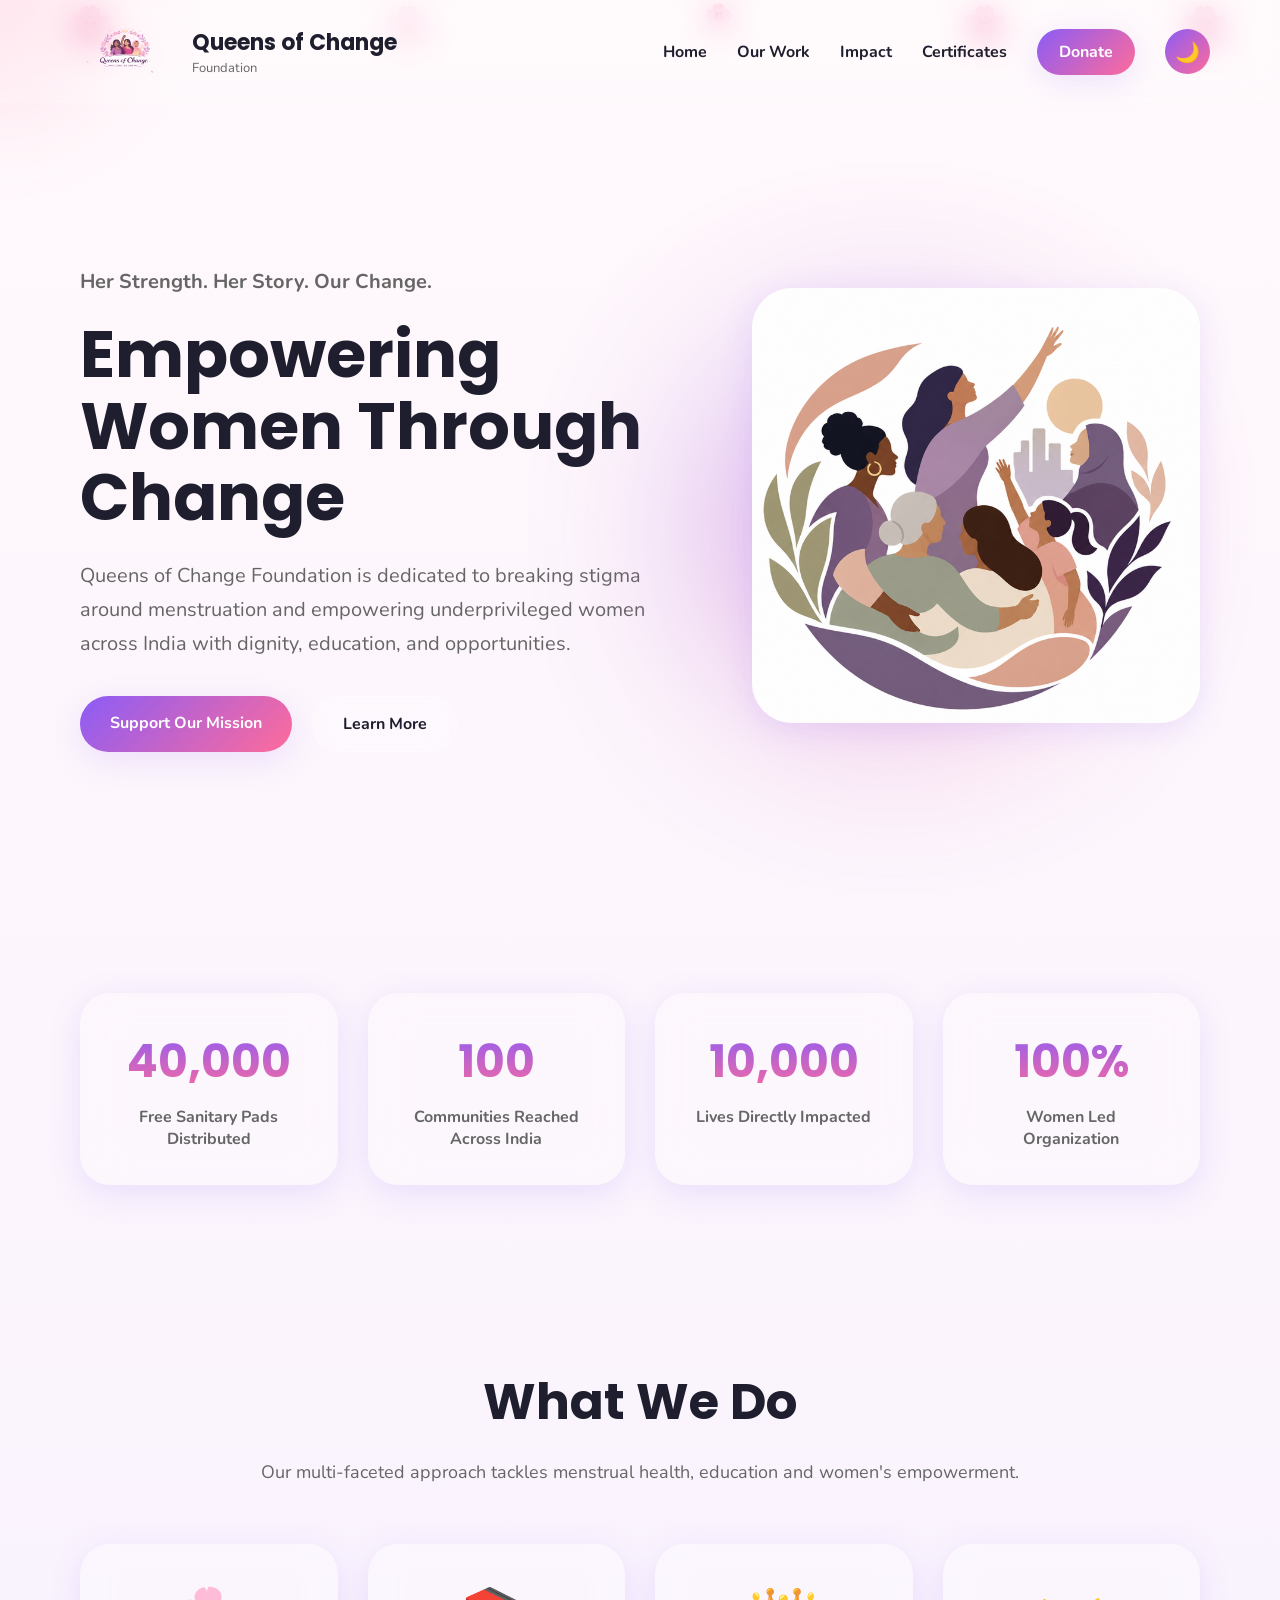
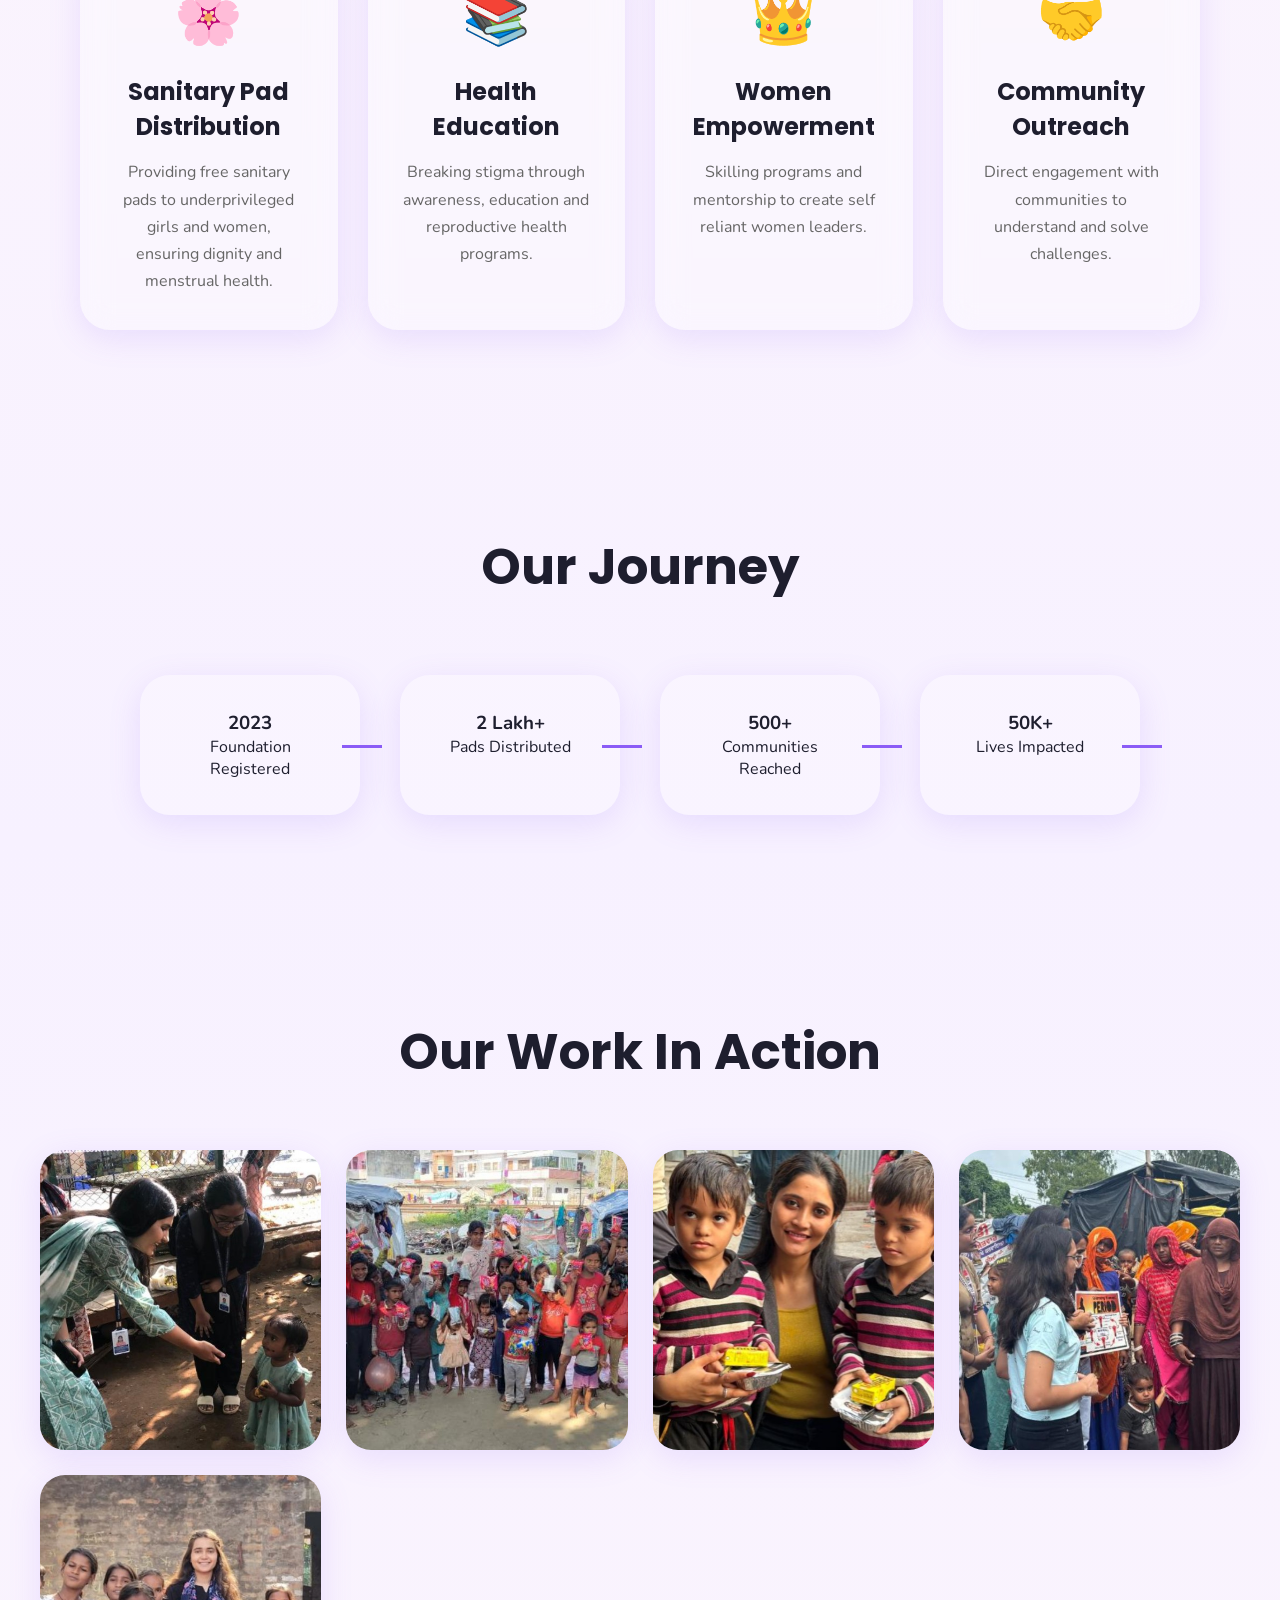
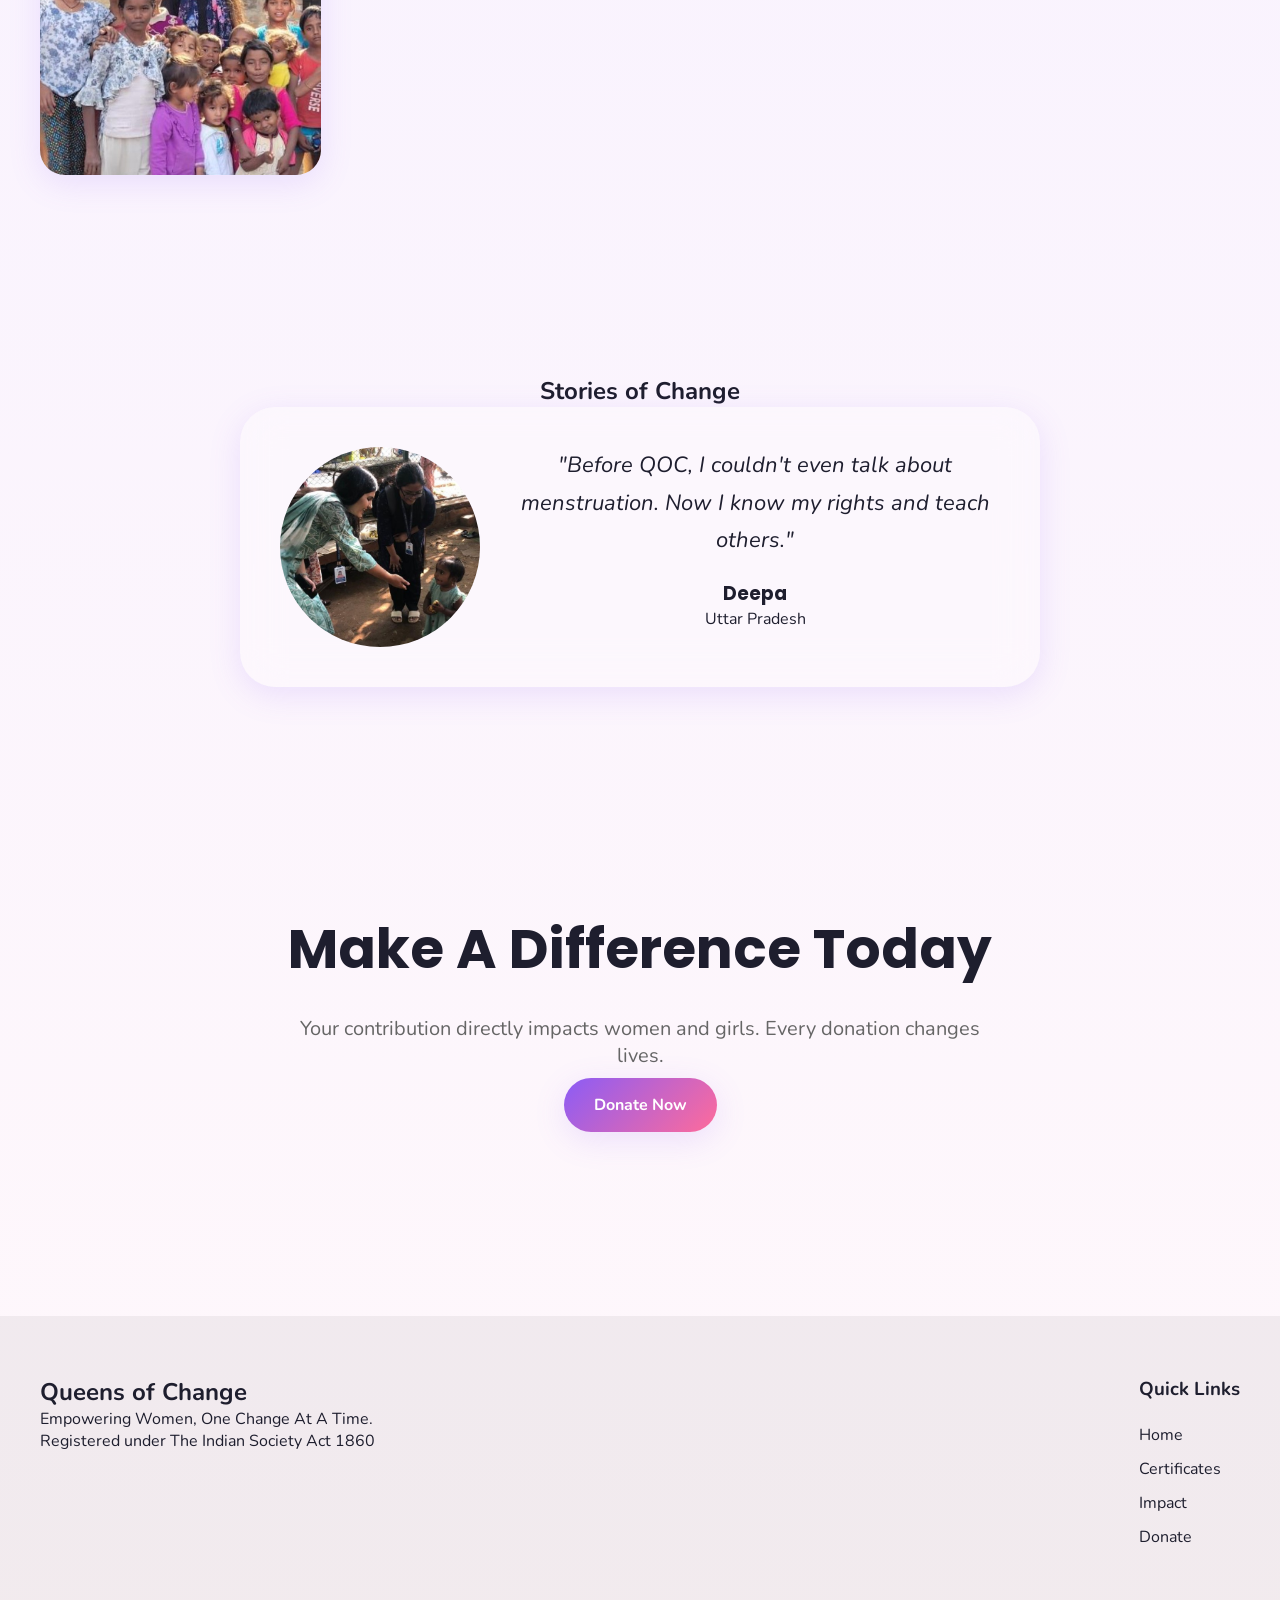
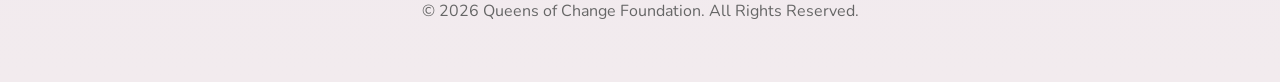
==== index.html @ 1db17154 "Initial commit" ====
<!DOCTYPE html>
<html lang="en">

<head>

<meta charset="UTF-8">
<meta name="viewport" content="width=device-width, initial-scale=1.0">

<title>Queens of Change Foundation</title>

<link rel="stylesheet" href="css/style.css">

<link rel="preconnect" href="https://fonts.googleapis.com">

<link href="https://fonts.googleapis.com/css2?family=Poppins:wght@300;400;500;600;700&family=Nunito:wght@300;400;600;700&display=swap" rel="stylesheet">

<link rel="stylesheet"
href="https://cdnjs.cloudflare.com/ajax/libs/font-awesome/6.5.2/css/all.min.css">

</head>

<body>

<!-- cursor glow -->

<div class="cursor-glow"></div>


<!-- floating petals -->

<div class="petals">

<span>🌸</span>

<span>🌸</span>

<span>🌸</span>

<span>🌸</span>

<span>🌸</span>

</div>


<!-- navbar -->

<header>

<nav class="navbar">

<div class="logo">

<img src="images/logo.png">

<div>

<h2>Queens of Change</h2>

<p>Foundation</p>

</div>

</div>


<ul class="nav-links">

<li><a href="#">Home</a></li>



<li><a href="#stats">Our Work</a></li>

<li><a href="impact.html">Impact</a></li>

<li><a href="certificate.html">

Certificates

</a></li>

<li>

<a class="donate-btn"

href="donate.html">

Donate

</a>

</li>

<li>

<button id="theme-toggle">

🌙

</button>

</li>

</ul>

</nav>

</header>



<!-- HERO -->

<section class="hero">

<div class="hero-text">

<p class="tagline">

Her Strength.

Her Story.

Our Change.

</p>


<h1>

Empowering Women Through Change

</h1>


<p>

Queens of Change Foundation is dedicated to

breaking stigma around menstruation and

empowering underprivileged women across India

with dignity, education, and opportunities.

</p>


<div class="hero-buttons">

<a 
href="https://docs.google.com/forms/d/e/1FAIpQLSdrCJnrJfnxzmGXOmvuvwGHFw8QOWnlW3kPCUQ47T0IUEgQ8w/viewform""

class="primary-btn">

Support Our Mission

</a>


<a href="about.html"

class="secondary-btn">

Learn More

</a>

</div>

</div>


<div class="hero-image">

<div class="blob"></div>

<img src="images/img7.png">

</div>

</section>



<!-- STATS -->


<section class="stats" id="stats">



<div class="stat-card">

<h2 class="counter"

data-target="200000">

0

</h2>

<p>

Free Sanitary Pads

Distributed

</p>

</div>



<div class="stat-card">

<h2 class="counter"

data-target="500">

0

</h2>

<p>

Communities Reached

Across India

</p>

</div>



<div class="stat-card">

<h2 class="counter"

data-target="50000">

0

</h2>

<p>

Lives Directly

Impacted

</p>

</div>


<div class="stat-card">

<h2>

100%

</h2>

<p>

Women Led

Organization

</p>

</div>


</section>



<!-- WHAT WE DO -->


<section class="services">

<h2>

What We Do

</h2>


<p class="section-subtitle">

Our multi-faceted approach tackles

menstrual health,

education and women's empowerment.

</p>



<div class="service-container">


<div class="service-card">

<div class="icon">

🌸

</div>

<h3>

Sanitary Pad Distribution

</h3>

<p>

Providing free sanitary pads to

underprivileged girls and women,

ensuring dignity and menstrual health.

</p>

</div>



<div class="service-card">

<div class="icon">

📚

</div>

<h3>

Health Education

</h3>

<p>

Breaking stigma through awareness,

education and reproductive health

programs.

</p>

</div>



<div class="service-card">

<div class="icon">

👑

</div>

<h3>

Women Empowerment

</h3>

<p>

Skilling programs and mentorship

to create self reliant women leaders.

</p>

</div>



<div class="service-card">

<div class="icon">

🤝

</div>

<h3>

Community Outreach

</h3>

<p>

Direct engagement with communities

to understand and solve challenges.

</p>

</div>


</div>


</section>



<!-- TIMELINE -->

<section class="timeline">


<h2>

Our Journey

</h2>


<div class="timeline-container">


<div class="timeline-item">

<h3>

2023

</h3>

<p>

Foundation Registered

</p>

</div>


<div class="timeline-item">

<h3>

2 Lakh+

</h3>

<p>

Pads Distributed

</p>

</div>


<div class="timeline-item">

<h3>

500+

</h3>

<p>

Communities Reached

</p>

</div>


<div class="timeline-item">

<h3>

50K+

</h3>

<p>

Lives Impacted

</p>

</div>


</div>

</section>




<!-- Gallery -->


<section class="gallery">


<h2>

Our Work In Action

</h2>


<div class="gallery-grid">


<img src="images/img1.jpg">

<img src="images/img2.jpg">

<img src="images/img3.jpg">

<img src="images/img4.jpg">

<img src="images/img5.jpg">




</div>


</section>




<!-- Stories -->


<section class="stories">


<h2>

Stories of Change

</h2>


<div class="story-card">

<img src="images/img1.jpg">


<div>

<p>

"Before QOC,

I couldn't even talk

about menstruation.

Now I know my rights

and teach others."

</p>


<h3>

Deepa

</h3>


<span>

Uttar Pradesh

</span>

</div>


</div>


</section>



<!-- CTA -->

<section class="cta">


<h2>

Make A Difference Today

</h2>


<p>

Your contribution directly impacts

women and girls.

Every donation changes lives.

</p>



<a

href="https://docs.google.com/forms/d/e/1FAIpQLSdrCJnrJfnxzmGXOmvuvwGHFw8QOWnlW3kPCUQ47T0IUEgQ8w/viewform"

target="_blank"

class="primary-btn">

Donate Now

</a>


</section>



<footer>


<div class="footer-content">


<div>

<h2>

Queens of Change

</h2>

<p>

Empowering Women,

One Change At A Time.
<br>
Registered under The Indian Society Act 1860

</p>

</div>



<div>

<h3>

Quick Links

</h3>
<br>

<ul>

<li>

<a href="#">

Home

</a>

</li>

<li>

<a href="certificate.html">

Certificates

</a>

</li>



<li>

<a href="impact.html">

Impact

</a>

</li>

<li>

<a

href="https://docs.google.com/forms/d/e/1FAIpQLSdrCJnrJfnxzmGXOmvuvwGHFw8QOWnlW3kPCUQ47T0IUEgQ8w/viewform"

target="_blank"
>

Donate 

</a>

</li>

</ul>

</div>



</div>



<div class="copyright">

© 2026 Queens of Change Foundation.
All Rights Reserved.


</div>


</footer>



<script src="js/script.js"></script>

<script src="js/darkmode.js"></script>


</body>

</html>
---- css/style.css ----
:root{

--primary:#8B5CF6;
--secondary:#FF6B9A;
--accent:#FFD6E7;

--bg:#FFF8FB;
--bg2:#F7F1FF;

--glass:rgba(255,255,255,.25);

--text:#1E1E2E;
--text-light:#666;

--shadow:
0 8px 32px rgba(139,92,246,.15);

}


[data-theme="dark"]{

--primary:#B794F4;

--secondary:#FF80AB;

--accent:#2D1F3D;

--bg:#121018;

--bg2:#1C1627;

--glass:rgba(255,255,255,.08);

--text:#F5F5F7;

--text-light:#B7B7C0;

--shadow:
0 8px 32px rgba(0,0,0,.35);

}


/* Reset */

*{

margin:0;

padding:0;

box-sizing:border-box;

}


html{

scroll-behavior:smooth;

}


body{

font-family:'Nunito',sans-serif;

background:

linear-gradient(

180deg,

var(--bg),

var(--bg2),

var(--bg)

);

color:var(--text);

overflow-x:hidden;

transition:.4s;

}


/* Scrollbar */

::-webkit-scrollbar{

width:10px;

}

::-webkit-scrollbar-thumb{

background:

linear-gradient(

var(--primary),

var(--secondary)

);

border-radius:20px;

}



/* NAVBAR */

header{

position:sticky;

top:0;

z-index:999;

backdrop-filter:blur(15px);

background:var(--glass);

}


.navbar{

max-width:1200px;

margin:auto;

padding:15px 30px;

display:flex;

justify-content:space-between;

align-items:center;

}


.logo{

display:flex;

align-items:center;

gap:12px;

}


.logo img{

width:110px;

height:auto;

}
.logo h2{

font-family:Poppins;

font-size:22px;

}


.logo p{

font-size:13px;

color:var(--text-light);

}



.nav-links{

display:flex;

align-items:center;

gap:30px;

list-style:none;

}


.nav-links a{

text-decoration:none;

color:var(--text);

font-weight:700;

transition:.3s;

}


.nav-links a:hover{

color:var(--primary);

}



#theme-toggle{

width:45px;

height:45px;

border:none;

border-radius:50%;

cursor:pointer;

background:

linear-gradient(

135deg,

var(--primary),

var(--secondary)

);

font-size:20px;

color:white;

}



.donate-btn{

padding:12px 22px;

border-radius:30px;

background:

linear-gradient(

135deg,

var(--primary),

var(--secondary)

);

color:white!important;

box-shadow:var(--shadow);

}




/* HERO */

.hero{

max-width:1200px;

margin:auto;

min-height:90vh;

display:flex;

align-items:center;

justify-content:space-between;

padding:70px 40px;

gap:50px;

}



.hero-text{

width:55%;

}


.tagline{

font-size:18px;

font-weight:700;

color:var(--secondary);

margin-bottom:20px;

}



.hero h1{

font-size:65px;

font-family:Poppins;

line-height:1.1;

margin-bottom:25px;

}


.hero p{

font-size:20px;

color:var(--text-light);

line-height:1.7;

}



.hero-buttons{

margin-top:35px;

display:flex;

gap:20px;

}



.primary-btn{

padding:16px 30px;

border-radius:35px;

text-decoration:none;

font-weight:700;

background:

linear-gradient(

135deg,

var(--primary),

var(--secondary)

);

color:white;

box-shadow:var(--shadow);

transition:.3s;

}



.primary-btn:hover{

transform:translateY(-5px);

}



.secondary-btn{

padding:16px 30px;

border-radius:35px;

text-decoration:none;

font-weight:700;

background:var(--glass);

backdrop-filter:blur(15px);

color:var(--text);

border:1px solid rgba(255,255,255,.3);

transition:.3s;

}



.secondary-btn:hover{

transform:translateY(-5px);

}



/* HERO IMAGE */

.hero-image{

width:40%;

position:relative;

}


.hero-image img{

width:100%;

border-radius:40px;

position:relative;

z-index:2;

box-shadow:var(--shadow);

}


.blob{

position:absolute;

width:380px;

height:380px;

background:

linear-gradient(

135deg,

var(--primary),

var(--secondary)

);

border-radius:50%;

filter:blur(90px);

opacity:.45;

top:50px;

left:-50px;

animation:float 6s ease-in-out infinite;

}




/* STATS */


.stats{

max-width:1200px;

margin:80px auto;

display:grid;

grid-template-columns:repeat(4,1fr);

gap:30px;

padding:0 40px;

}


.stat-card{

padding:35px;

text-align:center;

background:var(--glass);

backdrop-filter:blur(20px);

border-radius:30px;

box-shadow:var(--shadow);

transition:.4s;

}


.stat-card:hover{

transform:

translateY(-12px)

scale(1.03);

}



.stat-card h2{

font-size:45px;

font-family:Poppins;

background:

linear-gradient(

var(--primary),

var(--secondary)

);

-webkit-background-clip:text;

-webkit-text-fill-color:transparent;

}


.stat-card p{

margin-top:10px;

font-weight:700;

color:var(--text-light);

}



/* SERVICES */


.services{

max-width:1200px;

margin:auto;

padding:100px 40px;

text-align:center;

}


.services h2{

font-size:50px;

font-family:Poppins;

}


.section-subtitle{

margin-top:20px;

color:var(--text-light);

font-size:18px;

}


.service-container{

margin-top:60px;

display:grid;

grid-template-columns:

repeat(4,1fr);

gap:30px;

}


.service-card{

padding:35px;

border-radius:30px;

background:var(--glass);

backdrop-filter:blur(15px);

box-shadow:var(--shadow);

transition:.4s;

}


.service-card:hover{

transform:

translateY(-15px);

}



.icon{

font-size:55px;

margin-bottom:20px;

}


.service-card h3{

font-size:24px;

font-family:Poppins;

margin-bottom:15px;

}


.service-card p{

color:var(--text-light);

line-height:1.7;

}




/* TIMELINE */


.timeline{

padding:100px 40px;

text-align:center;

}


.timeline h2{

font-size:50px;

font-family:Poppins;

margin-bottom:70px;

}


.timeline-container{

display:flex;

justify-content:center;

gap:40px;

flex-wrap:wrap;

}


.timeline-item{

width:220px;

padding:35px;

border-radius:30px;

background:var(--glass);

box-shadow:var(--shadow);

position:relative;

}


.timeline-item::after{

content:"";

position:absolute;

right:-22px;

top:50%;

width:40px;

height:3px;

background:var(--primary);

}



/* GALLERY */


.gallery{

padding:100px 40px;

text-align:center;

}


.gallery h2{

font-size:50px;

font-family:Poppins;

margin-bottom:60px;

}



.gallery-grid{

display:grid;

grid-template-columns:

repeat(auto-fit,minmax(250px,1fr));

gap:25px;

}


.gallery-grid img{

width:100%;

height:300px;

object-fit:cover;

border-radius:25px;

transition:.5s;

cursor:pointer;

box-shadow:var(--shadow);

}


.gallery-grid img:hover{

transform:

scale(1.05);

}



/* STORIES */


.stories{

padding:100px 40px;

text-align:center;

}


.story-card{

max-width:800px;

margin:auto;

display:flex;

gap:30px;

padding:40px;

border-radius:35px;

background:var(--glass);

backdrop-filter:blur(20px);

box-shadow:var(--shadow);

}


.story-card img{

width:200px;

height:200px;

border-radius:50%;

object-fit:cover;

}


.story-card p{

font-size:22px;

line-height:1.7;

font-style:italic;

}


.story-card h3{

margin-top:20px;

font-family:Poppins;

}



/* CTA */

.cta{

padding:120px 40px;

text-align:center;

}


.cta h2{

font-size:55px;

font-family:Poppins;

}


.cta p{

margin:25px auto;

max-width:700px;

font-size:20px;

color:var(--text-light);

}




/* FOOTER */


footer{

padding:60px 40px;

background:rgba(0,0,0,.05);

margin-top:80px;

}


.footer-content{

max-width:1200px;

margin:auto;

display:flex;

justify-content:space-between;

flex-wrap:wrap;

gap:50px;

}


footer ul{

list-style:none;

}


footer li{

margin-bottom:12px;

}


footer a{

text-decoration:none;

color:var(--text);

}


.copyright{

text-align:center;

margin-top:40px;

color:var(--text-light);

}



/* FLOATING PETALS */

.petals span{

position:fixed;

font-size:30px;

opacity:.5;

animation:fall linear infinite;

}


.petals span:nth-child(1){

left:5%;

animation-duration:12s;

}

.petals span:nth-child(2){

left:30%;

animation-duration:18s;

}

.petals span:nth-child(3){

left:55%;

animation-duration:15s;

}

.petals span:nth-child(4){

left:75%;

animation-duration:20s;

}

.petals span:nth-child(5){

left:92%;

animation-duration:14s;

}



/* ANIMATIONS */

@keyframes float{

0%{

transform:translateY(0);

}

50%{

transform:translateY(-30px);

}

100%{

transform:translateY(0);

}

}



@keyframes fall{

0%{

top:-100px;

transform:rotate(0deg);

}

100%{

top:100vh;

transform:

rotate(360deg);

}

}




/* MOBILE */

@media(max-width:900px){

.hero{

flex-direction:column;

text-align:center;

}


.hero-text,

.hero-image{

width:100%;

}


.hero h1{

font-size:45px;

}


.stats{

grid-template-columns:

1fr 1fr;

}


.service-container{

grid-template-columns: repeat(4,1fr);

}


.story-card{

flex-direction:column;

align-items:center;

}


.nav-links{

display:none;

}

}
/* Scroll reveal */

.hidden{

opacity:0;

transform:

translateY(50px);

transition:

all .8s ease;

}


.show{

opacity:1;

transform:

translateY(0);

}




/* Cursor Glow */


.cursor-glow{

position:fixed;

width:300px;

height:300px;

border-radius:50%;

background:

radial-gradient(

circle,

rgba(255,107,154,.25),

transparent 70%

);

pointer-events:none;

transform:

translate(-50%,-50%);

z-index:-1;

filter:blur(40px);

}




/* Navbar scroll */


.nav-scroll{

background:

rgba(255,255,255,.15);

backdrop-filter:

blur(20px);

box-shadow:

0 10px 40px rgba(0,0,0,.08);

}




/* Image modal */


.modal{

position:fixed;

top:0;

left:0;

width:100%;

height:100%;

background:

rgba(0,0,0,.85);

display:flex;

justify-content:center;

align-items:center;

z-index:9999;

}


.modal img{

max-width:80%;

max-height:85%;

border-radius:25px;

}


.close{

position:absolute;

top:40px;

right:50px;

font-size:40px;

color:white;

cursor:pointer;

}




/* Ripple */


.primary-btn,

.secondary-btn,

.donate-btn{

position:relative;

overflow:hidden;

}


.ripple{

position:absolute;

width:15px;

height:15px;

border-radius:50%;

background:

rgba(255,255,255,.6);

transform:

translate(-50%,-50%);

animation:

ripple .6s linear;

}



@keyframes ripple{


to{


width:350px;

height:350px;

opacity:0;


}


}
/* Smooth theme switching */

body,

.navbar,

.stat-card,

.service-card,

.timeline-item,

.story-card,

footer,

.primary-btn,

.secondary-btn,

.donate-btn{

transition:

background .4s ease,

color .4s ease,

box-shadow .4s ease,

border .4s ease,

transform .3s ease;

}



.theme-transition *{

transition:

background .4s ease,

color .4s ease,

border .4s ease,

box-shadow .4s ease;

}
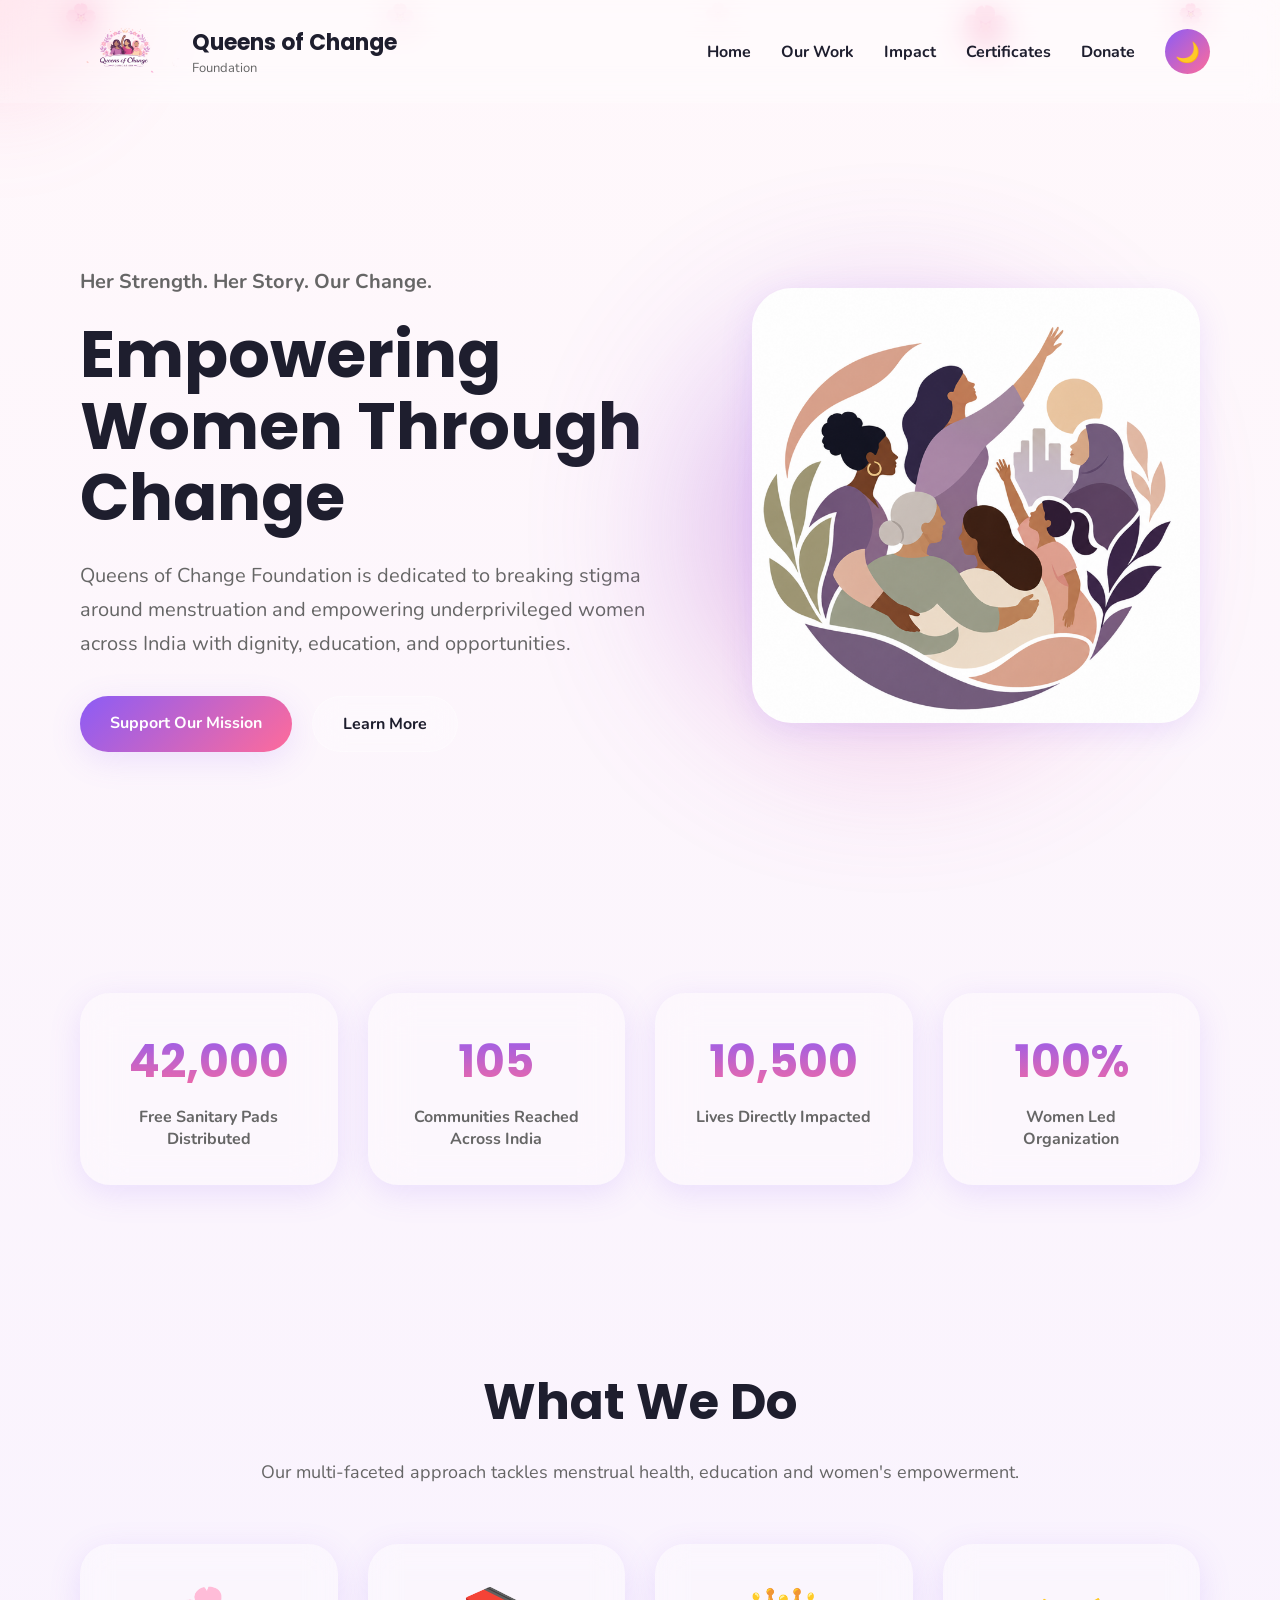
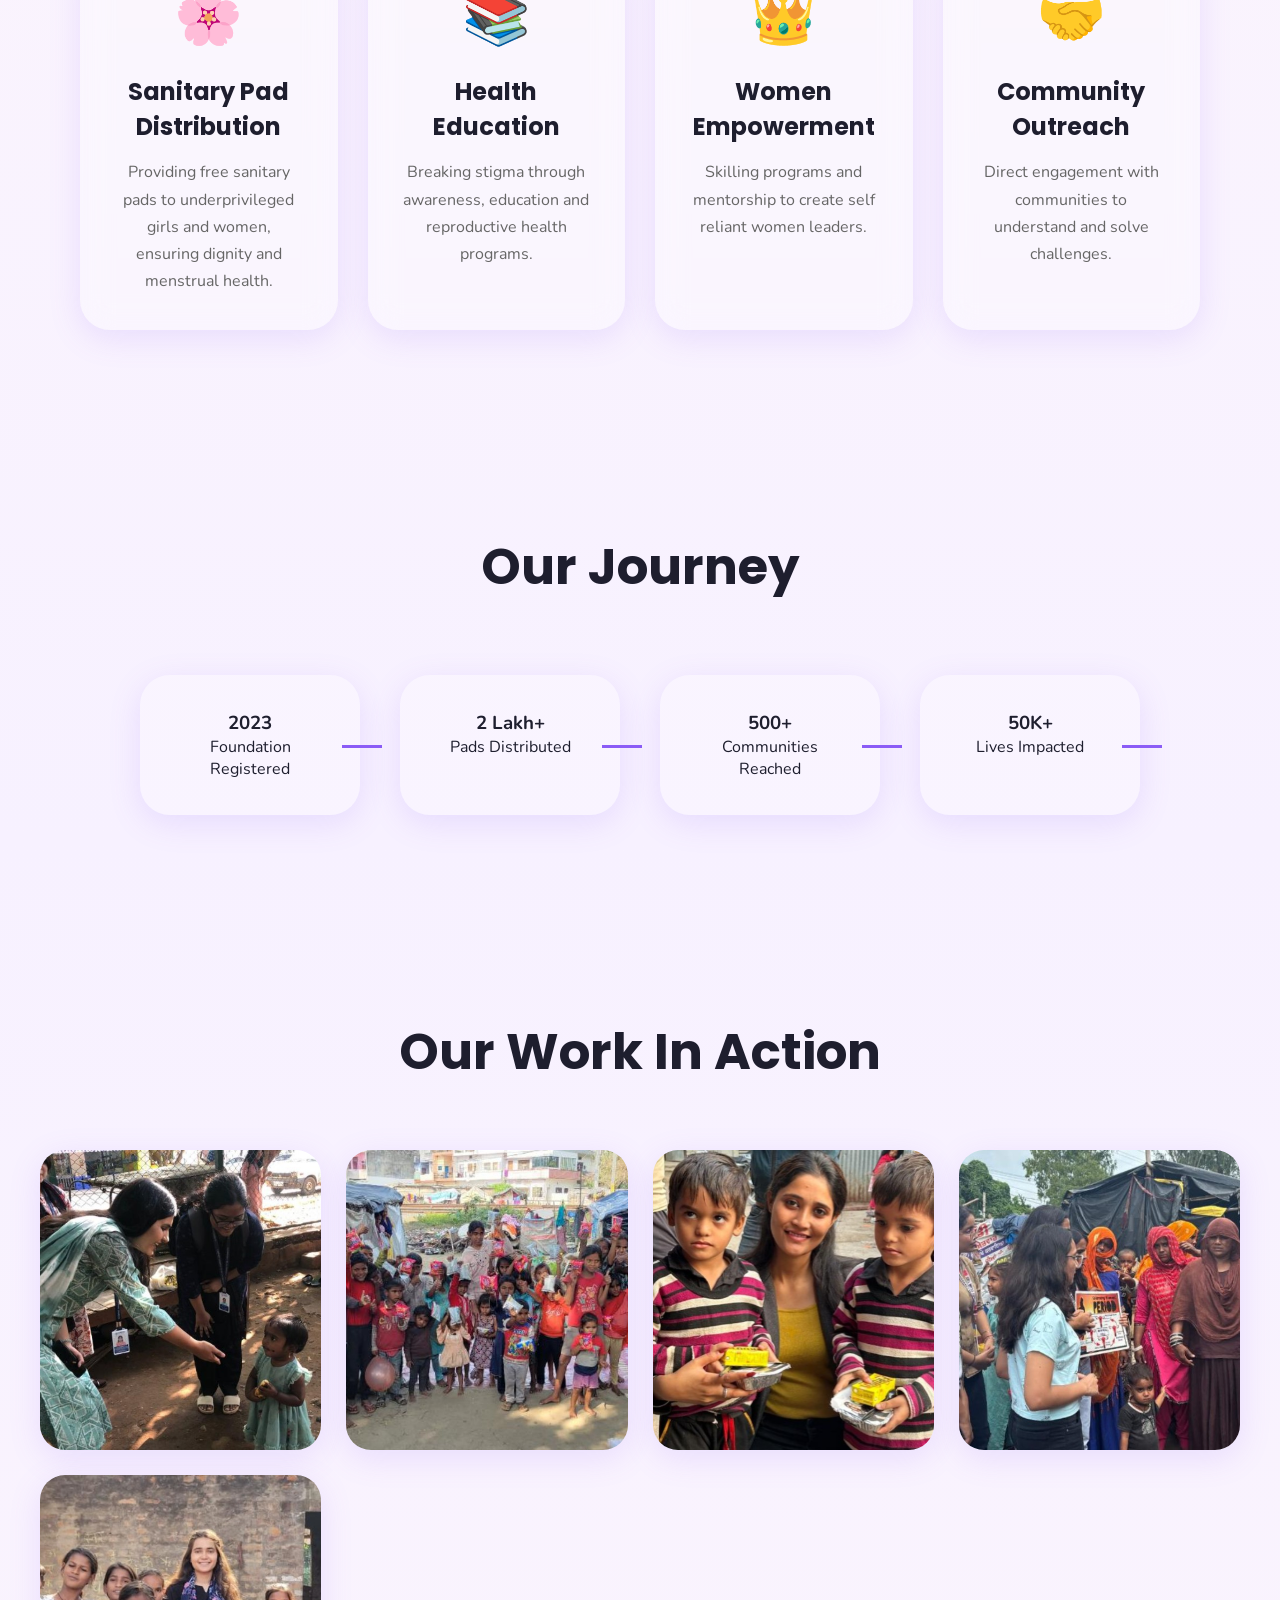
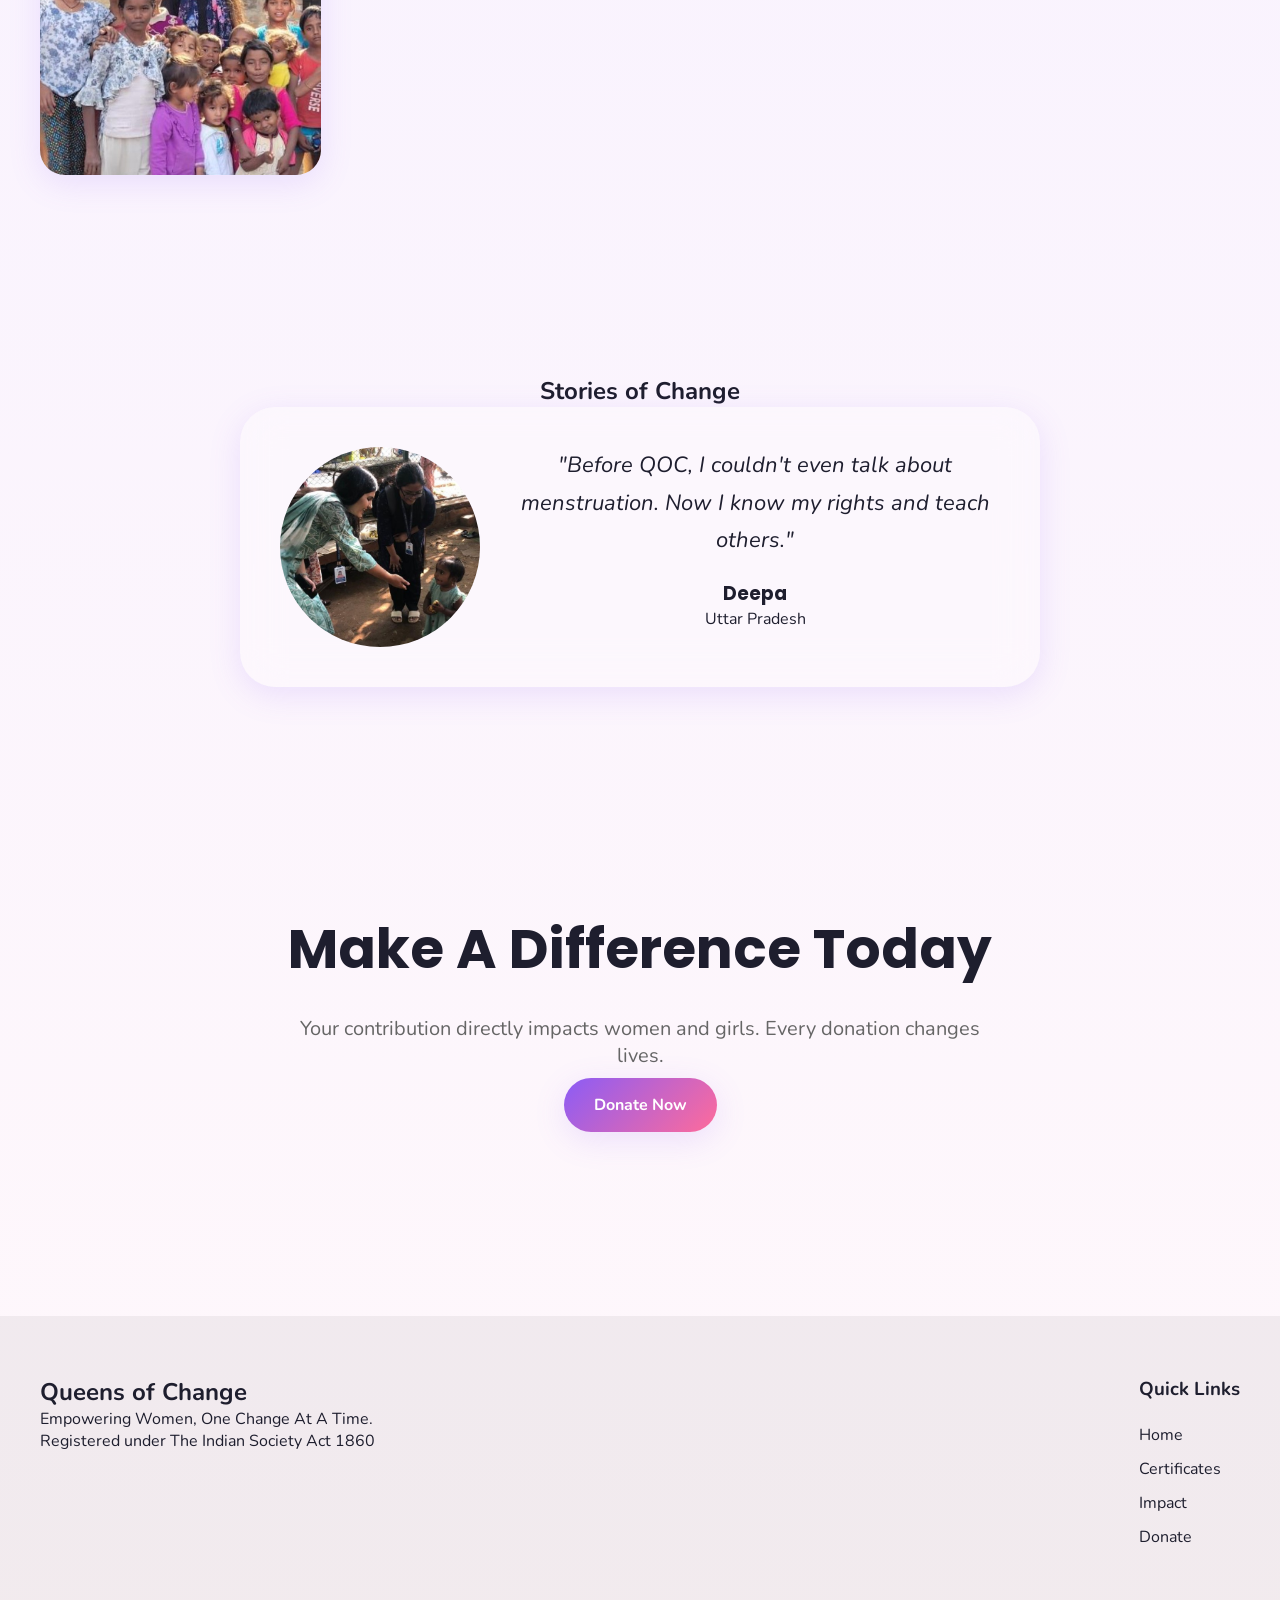
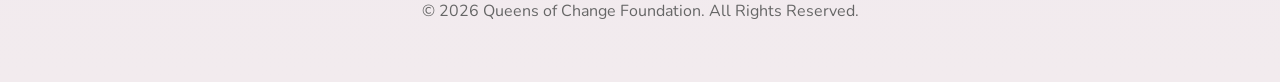
==== commit 93893200: "Update donate link to open in new tab" ====
--- a/index.html
+++ b/index.html
@@ -82,11 +82,14 @@
 
 <li>
 
-<a class="donate-btn"
-
-href="donate.html">
-
-Donate
+<a
+
+href="https://docs.google.com/forms/d/e/1FAIpQLSdrCJnrJfnxzmGXOmvuvwGHFw8QOWnlW3kPCUQ47T0IUEgQ8w/viewform"
+
+target="_blank"
+>
+
+Donate 
 
 </a>
 
@@ -762,4 +765,4 @@
 
 </body>
 
-</html>+</html>
